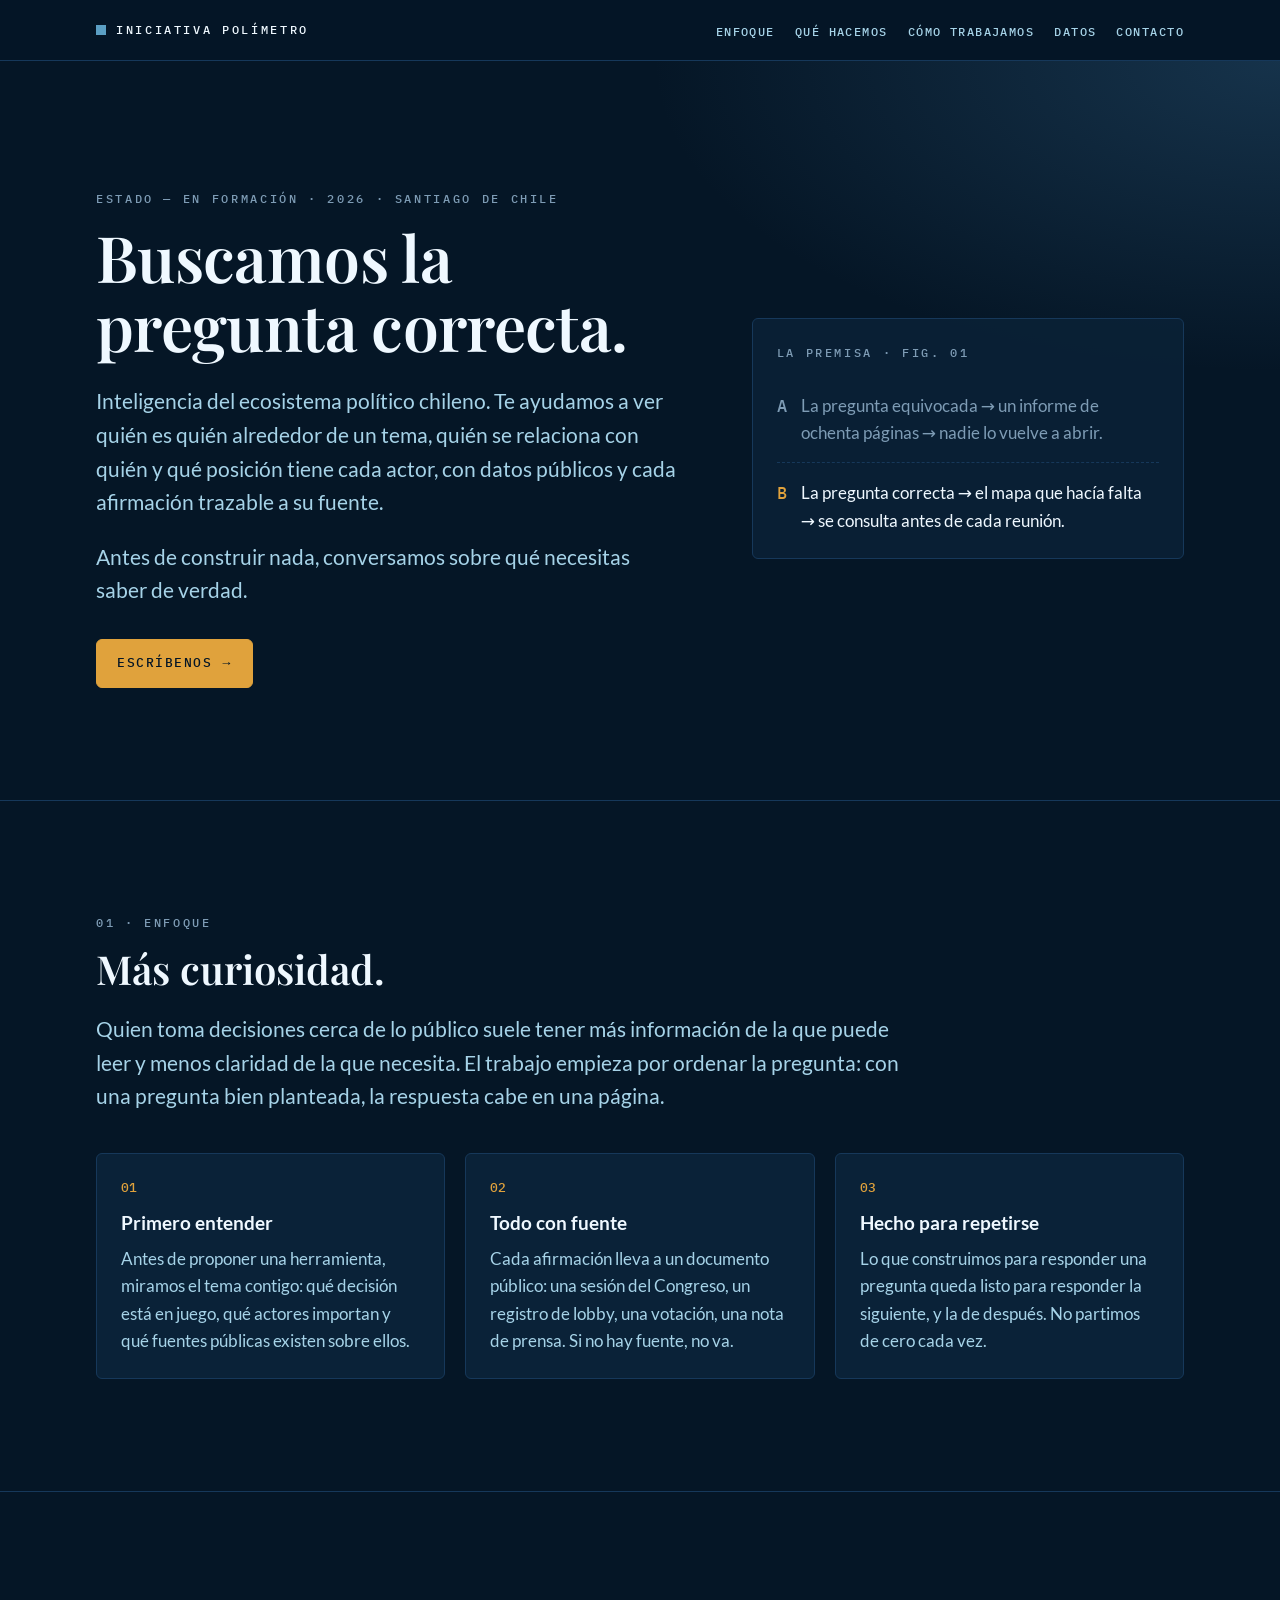
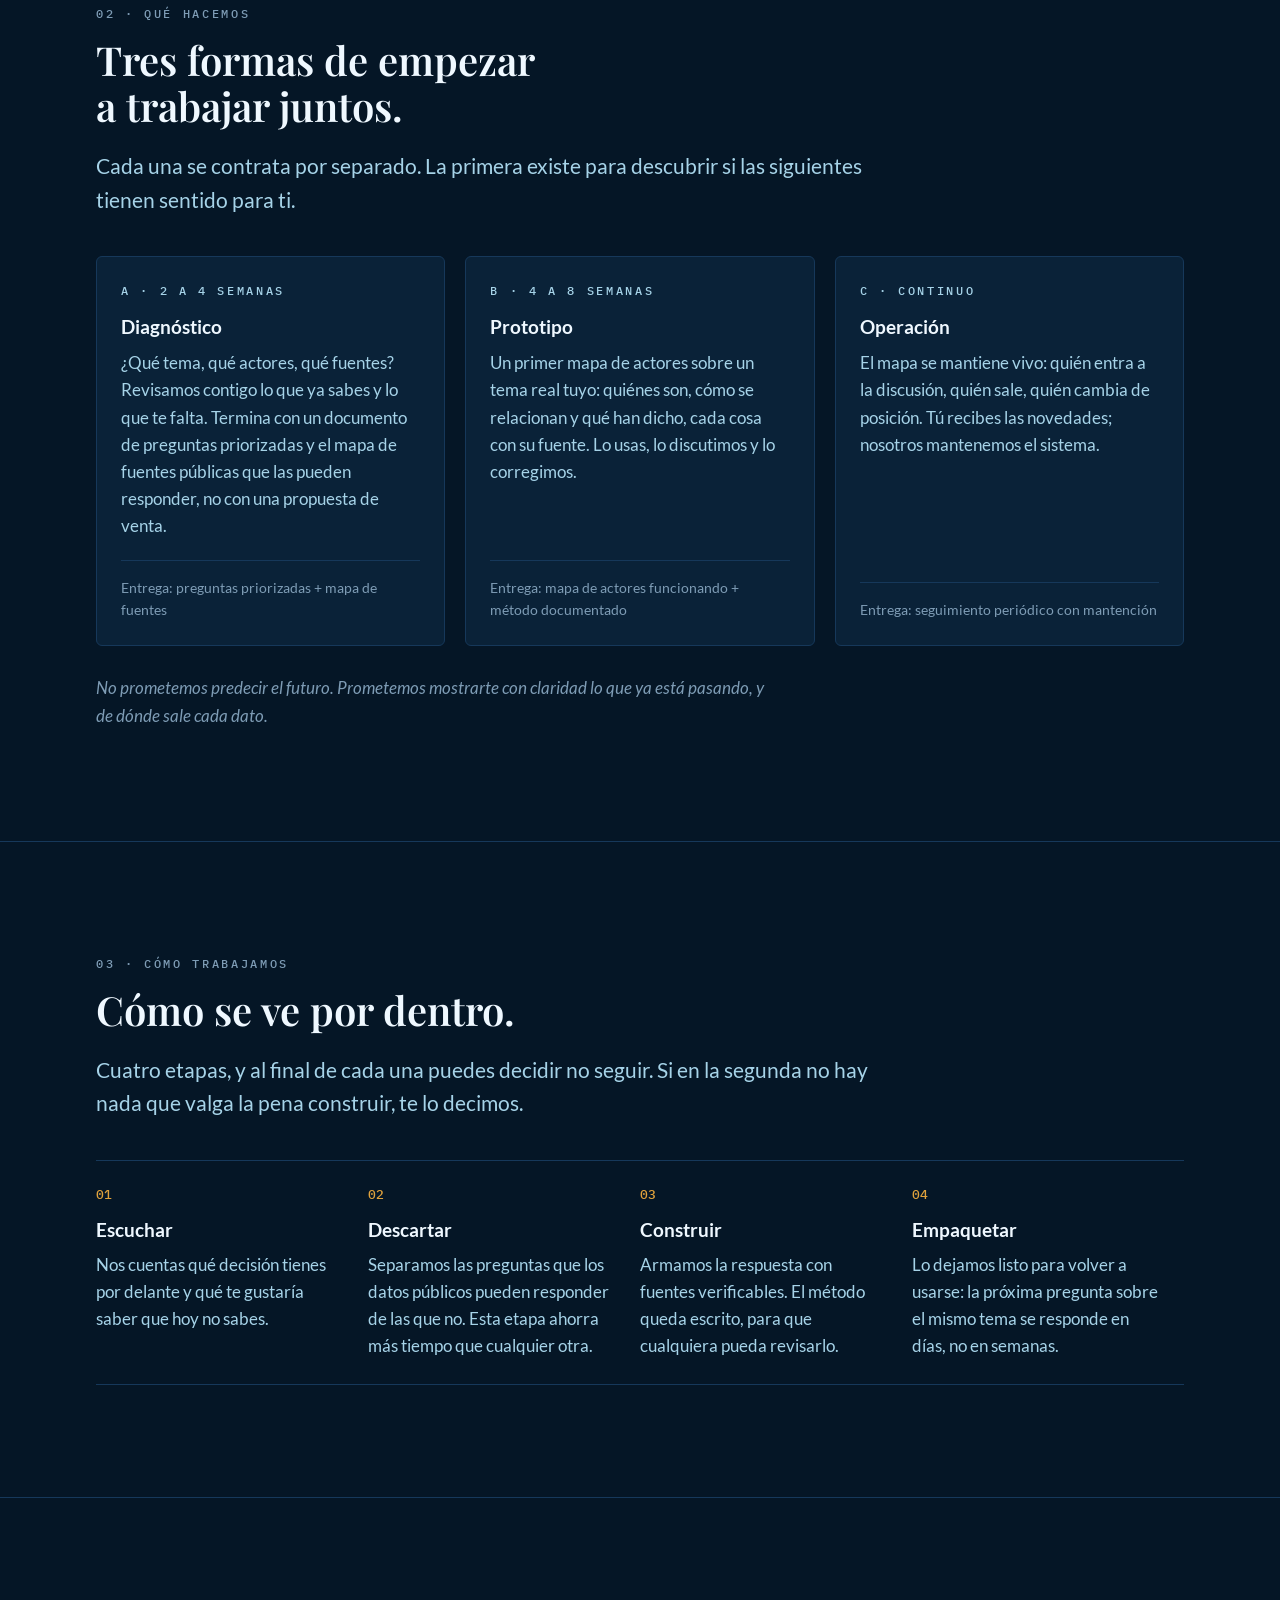
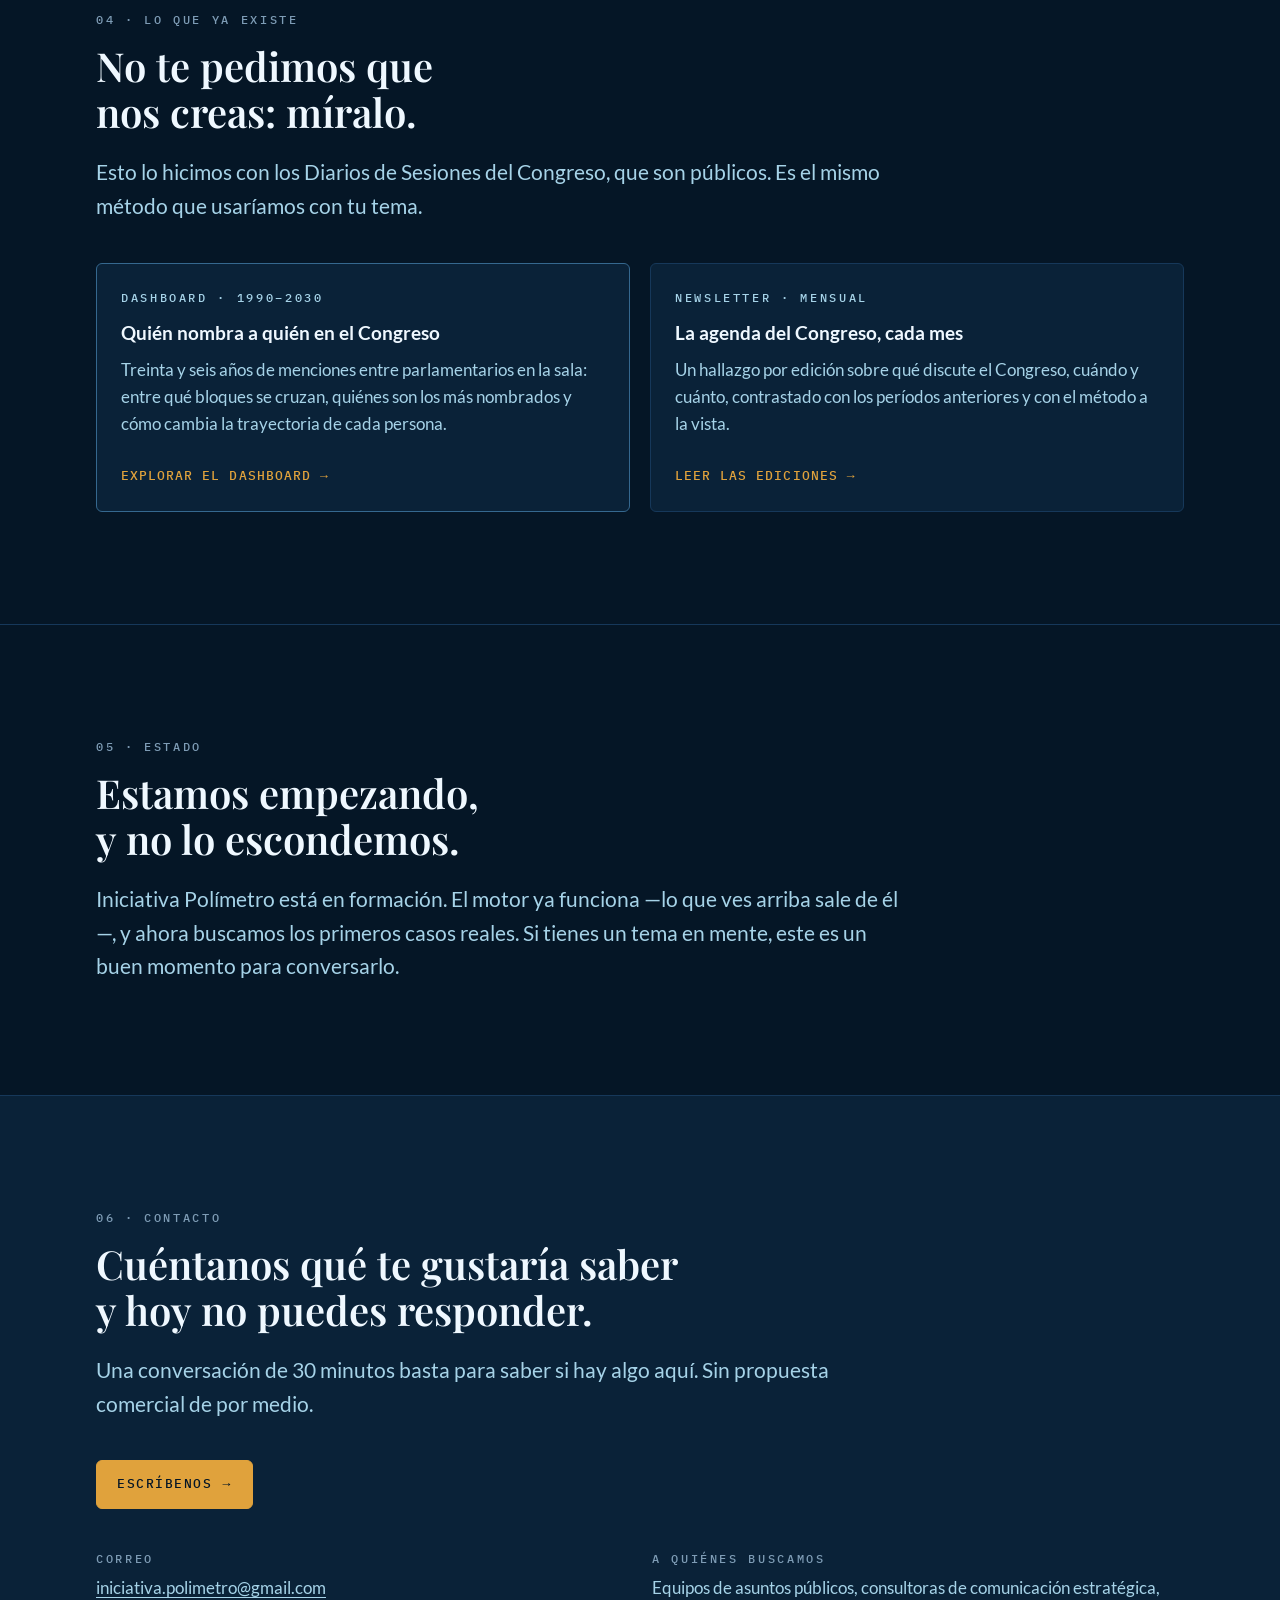
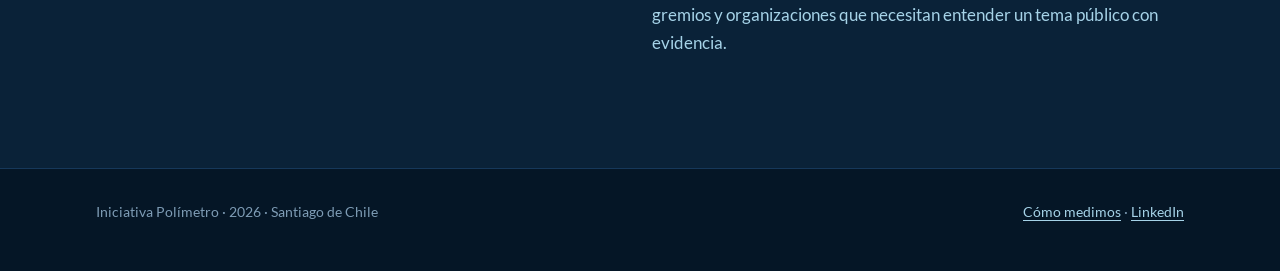
==== public/index.html @ 98913ced "Reescribe el sitio en la cianotipia y publica solo public/ con GitHub Actions Landing a mano, sin Ja" ====
<!doctype html>
<html lang="es">
<head>
<meta charset="utf-8">
<meta name="viewport" content="width=device-width, initial-scale=1">
<!-- Seguridad: GitHub Pages no permite cabeceras HTTP propias, así que van aquí. Solo se carga
     lo del propio sitio; esta página no ejecuta JavaScript. -->
<meta http-equiv="Content-Security-Policy" content="default-src 'none'; style-src 'self'; font-src 'self'; img-src 'self'; base-uri 'none'; form-action 'none'">
<meta name="referrer" content="strict-origin-when-cross-origin">
<title>Iniciativa Polímetro — Buscamos la pregunta correcta</title>
<meta name="description" content="Inteligencia del ecosistema político chileno: quién es quién, quién se relaciona con quién y qué posición tiene cada actor alrededor de un tema, con datos públicos y cada afirmación trazable a su fuente.">
<meta property="og:type" content="website">
<meta property="og:title" content="Iniciativa Polímetro — Buscamos la pregunta correcta">
<meta property="og:description" content="Inteligencia del ecosistema político chileno, con datos públicos y cada afirmación trazable a su fuente.">
<meta property="og:image" content="https://iniciativapolimetro.github.io/assets/img/og.jpg">
<meta property="og:image:width" content="1200">
<meta property="og:image:height" content="630">
<meta property="og:image:alt" content="Iniciativa Polímetro — Buscamos la pregunta correcta">
<meta property="og:url" content="https://iniciativapolimetro.github.io/">
<meta property="og:locale" content="es_CL">
<meta name="twitter:card" content="summary_large_image">
<meta name="color-scheme" content="dark">
<link rel="canonical" href="https://iniciativapolimetro.github.io/">
<link rel="icon" href="assets/brand/favicon.svg" type="image/svg+xml">
<link rel="preload" href="assets/brand/fonts/playfair-display-600.woff2" as="font" type="font/woff2" crossorigin>
<!-- Orden: tokens (generados desde congress-radar) -> base de la marca -> lo propio de esta página. -->
<link rel="stylesheet" href="assets/brand/tokens.css">
<link rel="stylesheet" href="assets/brand/base.css">
<link rel="stylesheet" href="assets/css/home.css">
</head>
<body>
<a class="saltar" href="#contenido">Saltar al contenido</a>

<header class="sitio-cabecera">
  <div class="contenedor">
    <a class="sello" href="./">Iniciativa Polímetro</a>
    <nav aria-label="Secciones del sitio">
      <ul class="sitio-nav">
        <li><a href="#enfoque">Enfoque</a></li>
        <li><a href="#trabajo">Qué hacemos</a></li>
        <li><a href="#proceso">Cómo trabajamos</a></li>
        <li><a href="menciones/">Datos</a></li>
        <li><a href="#contacto">Contacto</a></li>
      </ul>
    </nav>
  </div>
</header>

<main id="contenido">

  <!-- Héroe -->
  <section class="heroe">
    <div class="contenedor heroe-grilla">
      <div>
        <p class="rotulo-mono">Estado — en formación · 2026 · Santiago de Chile</p>
        <h1 class="titular">Buscamos la pregunta correcta.</h1>
        <p class="lead">Inteligencia del ecosistema político chileno. Te ayudamos a ver quién es quién alrededor de un tema, quién se relaciona con quién y qué posición tiene cada actor, con datos públicos y cada afirmación trazable a su fuente.</p>
        <p class="lead">Antes de construir nada, conversamos sobre qué necesitas saber de verdad.</p>
        <p class="acciones"><a class="boton" href="#contacto">Escríbenos <span aria-hidden="true">→</span></a></p>
      </div>
      <figure class="premisa">
        <figcaption class="rotulo-mono">La premisa · Fig. 01</figcaption>
        <div class="premisa-caso">
          <span class="premisa-letra">A</span>
          <p>La pregunta equivocada → un informe de ochenta páginas → nadie lo vuelve a abrir.</p>
        </div>
        <div class="premisa-caso premisa-buena">
          <span class="premisa-letra">B</span>
          <p>La pregunta correcta → el mapa que hacía falta → se consulta antes de cada reunión.</p>
        </div>
      </figure>
    </div>
  </section>

  <!-- Enfoque -->
  <section class="seccion" id="enfoque">
    <div class="contenedor">
      <p class="rotulo-mono">01 · Enfoque</p>
      <h2>Más curiosidad.</h2>
      <p class="lead">Quien toma decisiones cerca de lo público suele tener más información de la que puede leer y menos claridad de la que necesita. El trabajo empieza por ordenar la pregunta: con una pregunta bien planteada, la respuesta cabe en una página.</p>
      <div class="grilla puntos">
        <div class="tarjeta">
          <span class="numero">01</span>
          <h3>Primero entender</h3>
          <p>Antes de proponer una herramienta, miramos el tema contigo: qué decisión está en juego, qué actores importan y qué fuentes públicas existen sobre ellos.</p>
        </div>
        <div class="tarjeta">
          <span class="numero">02</span>
          <h3>Todo con fuente</h3>
          <p>Cada afirmación lleva a un documento público: una sesión del Congreso, un registro de lobby, una votación, una nota de prensa. Si no hay fuente, no va.</p>
        </div>
        <div class="tarjeta">
          <span class="numero">03</span>
          <h3>Hecho para repetirse</h3>
          <p>Lo que construimos para responder una pregunta queda listo para responder la siguiente, y la de después. No partimos de cero cada vez.</p>
        </div>
      </div>
    </div>
  </section>

  <!-- Qué hacemos -->
  <section class="seccion" id="trabajo">
    <div class="contenedor">
      <p class="rotulo-mono">02 · Qué hacemos</p>
      <h2>Tres formas de empezar a trabajar juntos.</h2>
      <p class="lead">Cada una se contrata por separado. La primera existe para descubrir si las siguientes tienen sentido para ti.</p>
      <div class="grilla ofertas">
        <article class="tarjeta">
          <p class="rotulo-mono">A · 2 a 4 semanas</p>
          <h3>Diagnóstico</h3>
          <p>¿Qué tema, qué actores, qué fuentes? Revisamos contigo lo que ya sabes y lo que te falta. Termina con un documento de preguntas priorizadas y el mapa de fuentes públicas que las pueden responder, no con una propuesta de venta.</p>
          <p class="entrega">Entrega: preguntas priorizadas + mapa de fuentes</p>
        </article>
        <article class="tarjeta">
          <p class="rotulo-mono">B · 4 a 8 semanas</p>
          <h3>Prototipo</h3>
          <p>Un primer mapa de actores sobre un tema real tuyo: quiénes son, cómo se relacionan y qué han dicho, cada cosa con su fuente. Lo usas, lo discutimos y lo corregimos.</p>
          <p class="entrega">Entrega: mapa de actores funcionando + método documentado</p>
        </article>
        <article class="tarjeta">
          <p class="rotulo-mono">C · Continuo</p>
          <h3>Operación</h3>
          <p>El mapa se mantiene vivo: quién entra a la discusión, quién sale, quién cambia de posición. Tú recibes las novedades; nosotros mantenemos el sistema.</p>
          <p class="entrega">Entrega: seguimiento periódico con mantención</p>
        </article>
      </div>
      <p class="aclaracion">No prometemos predecir el futuro. Prometemos mostrarte con claridad lo que ya está pasando, y de dónde sale cada dato.</p>
    </div>
  </section>

  <!-- Cómo trabajamos -->
  <section class="seccion" id="proceso">
    <div class="contenedor">
      <p class="rotulo-mono">03 · Cómo trabajamos</p>
      <h2>Cómo se ve por dentro.</h2>
      <p class="lead">Cuatro etapas, y al final de cada una puedes decidir no seguir. Si en la segunda no hay nada que valga la pena construir, te lo decimos.</p>
      <ol class="etapas">
        <li>
          <span class="numero">01</span>
          <h3>Escuchar</h3>
          <p>Nos cuentas qué decisión tienes por delante y qué te gustaría saber que hoy no sabes.</p>
        </li>
        <li>
          <span class="numero">02</span>
          <h3>Descartar</h3>
          <p>Separamos las preguntas que los datos públicos pueden responder de las que no. Esta etapa ahorra más tiempo que cualquier otra.</p>
        </li>
        <li>
          <span class="numero">03</span>
          <h3>Construir</h3>
          <p>Armamos la respuesta con fuentes verificables. El método queda escrito, para que cualquiera pueda revisarlo.</p>
        </li>
        <li>
          <span class="numero">04</span>
          <h3>Empaquetar</h3>
          <p>Lo dejamos listo para volver a usarse: la próxima pregunta sobre el mismo tema se responde en días, no en semanas.</p>
        </li>
      </ol>
    </div>
  </section>

  <!-- Lo que ya existe -->
  <section class="seccion" id="datos">
    <div class="contenedor">
      <p class="rotulo-mono">04 · Lo que ya existe</p>
      <h2>No te pedimos que nos creas: míralo.</h2>
      <p class="lead">Esto lo hicimos con los Diarios de Sesiones del Congreso, que son públicos. Es el mismo método que usaríamos con tu tema.</p>
      <div class="grilla evidencia">
        <a class="tarjeta tarjeta-destacada" href="menciones/">
          <p class="rotulo-mono">Dashboard · 1990–2030</p>
          <h3>Quién nombra a quién en el Congreso</h3>
          <p>Treinta y seis años de menciones entre parlamentarios en la sala: entre qué bloques se cruzan, quiénes son los más nombrados y cómo cambia la trayectoria de cada persona.</p>
          <span class="enlace-flecha">Explorar el dashboard <span aria-hidden="true">→</span></span>
        </a>
        <a class="tarjeta" href="https://polimetro.substack.com/">
          <p class="rotulo-mono">Newsletter · mensual</p>
          <h3>La agenda del Congreso, cada mes</h3>
          <p>Un hallazgo por edición sobre qué discute el Congreso, cuándo y cuánto, contrastado con los períodos anteriores y con el método a la vista.</p>
          <span class="enlace-flecha">Leer las ediciones <span aria-hidden="true">→</span></span>
        </a>
      </div>
    </div>
  </section>

  <!-- Estado -->
  <section class="seccion" id="estado">
    <div class="contenedor estado">
      <p class="rotulo-mono">05 · Estado</p>
      <h2>Estamos empezando, y no lo escondemos.</h2>
      <p class="lead">Iniciativa Polímetro está en formación. El motor ya funciona —lo que ves arriba sale de él—, y ahora buscamos los primeros casos reales. Si tienes un tema en mente, este es un buen momento para conversarlo.</p>
    </div>
  </section>

  <!-- Contacto -->
  <section class="seccion contacto" id="contacto">
    <div class="contenedor">
      <p class="rotulo-mono">06 · Contacto</p>
      <h2>Cuéntanos qué te gustaría saber y hoy no puedes responder.</h2>
      <p class="lead">Una conversación de 30 minutos basta para saber si hay algo aquí. Sin propuesta comercial de por medio.</p>
      <p class="acciones"><a class="boton" href="mailto:iniciativa.polimetro@gmail.com?subject=Conversemos">Escríbenos <span aria-hidden="true">→</span></a></p>
      <dl class="datos-contacto">
        <div><dt class="rotulo-mono">Correo</dt><dd><a href="mailto:iniciativa.polimetro@gmail.com">iniciativa.polimetro@gmail.com</a></dd></div>
        <div><dt class="rotulo-mono">A quiénes buscamos</dt><dd>Equipos de asuntos públicos, consultoras de comunicación estratégica, gremios y organizaciones que necesitan entender un tema público con evidencia.</dd></div>
      </dl>
    </div>
  </section>

</main>

<footer class="sitio-pie">
  <div class="contenedor">
    <p>Iniciativa Polímetro · 2026 · Santiago de Chile</p>
    <p><a href="https://polimetro.substack.com/p/como-medimos">Cómo medimos</a> · <a href="https://www.linkedin.com/company/iniciativa-polimetro/">LinkedIn</a></p>
  </div>
</footer>
</body>
</html>
---- public/assets/brand/tokens.css ----
/* GENERADO por `radar brand-css` desde congress-radar (lib/brand.py + lib/publish.py). NO EDITAR A MANO: se sobrescribe. */
:root {
  color-scheme: dark;
  --superficie: #051626;
  --superficie-alta: #0a2238;
  --tinta: #eff8ff;
  --tinta-secundaria: #a6d3e8;
  --tinta-tenue: #7e9cb5;
  --grilla: #16385a;
  --acento: #e0a23c;
  --otros: #5a7085;
  --sin-dato: #2f3d4a;
  --neutro-claro: #b0aca4;
  --neutro-oscuro: #7a7a75;
  --paleta-0: #eff8ff;
  --paleta-1: #a6d3e8;
  --paleta-2: #5b9fc4;
  --paleta-3: #35688f;
  --paleta-4: #e0a23c;
  --paleta-5: #c96a3a;
  --paleta-6: #7fbf6a;
  --paleta-7: #7f96a8;
  --rampa-0: #06192a;
  --rampa-1: #0f3252;
  --rampa-2: #1a4b74;
  --rampa-3: #2e6c9b;
  --rampa-4: #4a89b2;
  --rampa-5: #6aa5c3;
  --rampa-6: #87b9d2;
  --rampa-7: #9bc8db;
  --rampa-8: #b2d6e6;
  --rampa-9: #c7e1ee;
  --rampa-10: #dbeef5;
  --fuente-cuerpo: Lato, Segoe UI, system-ui, sans-serif;
  --fuente-titular: 'Playfair Display', Georgia, 'Times New Roman', serif;
  --fuente-sello: 'IBM Plex Mono', Consolas, 'Courier New', monospace;
  --sello-espaciado: 0.22em;
  --sello-texto: "INICIATIVA POLÍMETRO";
}
---- public/assets/brand/base.css ----
/*
 * Base de las páginas públicas de la marca (landing, dashboard): fuentes locales,
 * reset, tipografía, layout y componentes compartidos.
 *
 * Se copia tal cual con `radar brand-css`. No lleva un solo color escrito: todo sale de
 * las variables de `tokens.css` (generado desde lib/publish.py), que se carga ANTES.
 * Lo específico de una página (el grafo del dashboard, el héroe de la landing) vive en
 * el CSS propio de esa página.
 */

/* --- Fuentes, alojadas junto a la página (SIL OFL 1.1, licencias en fonts/) --------- */
/* Sin Google Fonts a propósito: la visita no llama a un tercero y la página funciona
   sin red. Solo el subconjunto latino, que cubre el español completo. */
@font-face { font-family: 'Lato'; font-style: normal; font-weight: 400; font-display: swap;
  src: url('fonts/lato-400.woff2') format('woff2'); }
@font-face { font-family: 'Lato'; font-style: italic; font-weight: 400; font-display: swap;
  src: url('fonts/lato-400-italic.woff2') format('woff2'); }
@font-face { font-family: 'Lato'; font-style: normal; font-weight: 700; font-display: swap;
  src: url('fonts/lato-700.woff2') format('woff2'); }
@font-face { font-family: 'Playfair Display'; font-style: normal; font-weight: 600;
  font-display: swap; src: url('fonts/playfair-display-600.woff2') format('woff2'); }
@font-face { font-family: 'IBM Plex Mono'; font-style: normal; font-weight: 500;
  font-display: swap; src: url('fonts/ibm-plex-mono-500.woff2') format('woff2'); }

/* --- Medidas del sistema (no son de marca: son de layout) --------------------------- */
:root {
  --radio: 6px;
  --ancho-contenido: 1120px;
  --ancho-lectura: 68ch;
  --gutter: 16px;
  --espacio-seccion: clamp(56px, 9vw, 112px);
}

/* --- Reset mínimo ------------------------------------------------------------------ */
*, *::before, *::after { box-sizing: border-box; }
html { -webkit-text-size-adjust: 100%; scroll-behavior: smooth; }
body {
  margin: 0;
  background: var(--superficie);
  color: var(--tinta);
  font: 17px/1.6 var(--fuente-cuerpo);
  text-rendering: optimizeLegibility;
}
img, svg { max-width: 100%; }
a { color: inherit; text-underline-offset: 0.2em; }
a:hover { color: var(--acento); }
:focus-visible { outline: 2px solid var(--acento); outline-offset: 3px; border-radius: 2px; }
::selection { background: var(--acento); color: var(--superficie); }

@media (prefers-reduced-motion: reduce) {
  html { scroll-behavior: auto; }
  *, *::before, *::after { transition: none !important; animation: none !important; }
}

/* Enlace para saltar la navegación con teclado: invisible hasta recibir foco. */
.saltar {
  position: absolute;
  left: var(--gutter);
  top: -100px;
  padding: 8px 12px;
  background: var(--acento);
  color: var(--superficie);
  border-radius: var(--radio);
  z-index: 10;
}
.saltar:focus { top: 8px; }

/* --- Layout ------------------------------------------------------------------------ */
.contenedor {
  width: 100%;
  max-width: var(--ancho-contenido);
  margin-inline: auto;
  padding-inline: var(--gutter);
}
.seccion { padding-block: var(--espacio-seccion); border-top: 1px solid var(--grilla); }
.seccion:first-of-type { border-top: 0; }

/* --- Tipografía -------------------------------------------------------------------- */
h1, h2, h3 { margin: 0; font-weight: 600; text-wrap: balance; }
.titular {
  font-family: var(--fuente-titular);
  font-size: clamp(34px, 6vw, 64px);
  line-height: 1.08;
  letter-spacing: -0.01em;
}
h2, .titulo-seccion {
  font-family: var(--fuente-titular);
  font-size: clamp(26px, 3.6vw, 40px);
  line-height: 1.15;
}
h3 { font-family: var(--fuente-cuerpo); font-size: 19px; font-weight: 700; line-height: 1.3; }
p { margin: 0 0 1em; }
.lead { font-size: clamp(18px, 2vw, 21px); color: var(--tinta-secundaria); max-width: var(--ancho-lectura); }
.tenue { color: var(--tinta-tenue); }

/* El sello: la marca en mayúsculas, espaciada, en la monoespaciada. Lo mismo que va
   arriba del titular de cada figura publicada. */
.sello, .rotulo-mono {
  font-family: var(--fuente-sello);
  font-weight: 500;
  font-size: 12px;
  letter-spacing: var(--sello-espaciado);
  text-transform: uppercase;
  color: var(--tinta-tenue);
}
.rotulo-mono { display: block; margin-bottom: 14px; }

/* --- Cabecera del sitio (idéntica en todas las páginas) ----------------------------- */
.sitio-cabecera {
  position: sticky;
  top: 0;
  z-index: 5;
  background: color-mix(in srgb, var(--superficie) 92%, transparent);
  backdrop-filter: blur(6px);
  border-bottom: 1px solid var(--grilla);
}
.sitio-cabecera .contenedor {
  display: flex;
  flex-wrap: wrap;
  align-items: center;
  justify-content: space-between;
  gap: 8px 24px;
  min-height: 60px;
  padding-block: 10px;
}
.sitio-cabecera .sello { color: var(--tinta); text-decoration: none; display: inline-flex; align-items: center; gap: 10px; }
.sitio-cabecera .sello::before {
  content: '';
  width: 10px;
  height: 10px;
  background: var(--paleta-2);
}
.sitio-nav { display: flex; flex-wrap: wrap; gap: 4px 20px; margin: 0; padding: 0; list-style: none; }
.sitio-nav a {
  font-family: var(--fuente-sello);
  font-size: 12px;
  letter-spacing: 0.12em;
  text-transform: uppercase;
  color: var(--tinta-secundaria);
  text-decoration: none;
}
.sitio-nav a:hover, .sitio-nav a[aria-current="page"] { color: var(--acento); }
/* En pantalla angosta la navegación ocupa varias líneas: fija arriba se comería la
   pantalla, así que ahí se desplaza con la página. */
@media (max-width: 640px) {
  .sitio-cabecera { position: static; }
}

/* --- Botones ----------------------------------------------------------------------- */
.boton {
  display: inline-flex;
  align-items: center;
  gap: 10px;
  padding: 13px 20px;
  font-family: var(--fuente-sello);
  font-size: 13px;
  font-weight: 500;
  letter-spacing: 0.12em;
  text-transform: uppercase;
  text-decoration: none;
  color: var(--superficie);
  background: var(--acento);
  border: 1px solid var(--acento);
  border-radius: var(--radio);
  cursor: pointer;
}
.boton:hover { color: var(--superficie); filter: brightness(1.08); }
.boton-fantasma { color: var(--tinta); background: transparent; border-color: var(--grilla); }
.boton-fantasma:hover { color: var(--acento); border-color: var(--acento); filter: none; }

/* --- Tarjetas y grillas ------------------------------------------------------------- */
.grilla { display: grid; gap: 20px; grid-template-columns: repeat(auto-fit, minmax(min(100%, 290px), 1fr)); }
.tarjeta {
  display: flex;
  flex-direction: column;
  padding: 24px;
  background: var(--superficie-alta);
  border: 1px solid var(--grilla);
  border-radius: var(--radio);
}
.tarjeta p:last-child { margin-bottom: 0; }
.tarjeta p { color: var(--tinta-secundaria); }
a.tarjeta { text-decoration: none; transition: border-color 0.15s; }
a.tarjeta:hover { border-color: var(--acento); color: inherit; }

/* --- Pie del sitio ------------------------------------------------------------------ */
.sitio-pie { border-top: 1px solid var(--grilla); padding-block: 32px 48px; }
.sitio-pie .contenedor { display: flex; flex-wrap: wrap; gap: 12px 32px; justify-content: space-between; }
.sitio-pie p { margin: 0; font-size: 14px; color: var(--tinta-tenue); }
.sitio-pie a { color: var(--tinta-secundaria); }
---- public/assets/css/home.css ----
/*
 * Landing: SOLO lo propio de esta página (héroe, premisa, etapas, contacto).
 *
 * Colores, tipografías, cabecera, pie, botones y tarjetas vienen de
 * assets/brand/tokens.css (generado desde congress-radar con `radar brand-css`) y
 * assets/brand/base.css. Aquí no se escribe un solo color: si hace falta uno nuevo, se
 * agrega a la marca.
 */

/* --- Héroe ------------------------------------------------------------------------- */
.heroe {
  padding-block: clamp(56px, 10vw, 128px) var(--espacio-seccion);
  /* La cianotipia del kit de marca: de la superficie al azul medio, muy sutil. */
  background:
    radial-gradient(ellipse 70% 60% at 100% 0%,
      color-mix(in srgb, var(--paleta-3) 35%, transparent), transparent 70%),
    var(--superficie);
}
.heroe-grilla {
  display: grid;
  grid-template-columns: minmax(0, 1.35fr) minmax(0, 1fr);
  gap: clamp(32px, 6vw, 72px);
  align-items: center;
}
.heroe .titular { margin-bottom: 24px; }
.acciones { margin: 32px 0 0; display: flex; flex-wrap: wrap; gap: 12px; }

.premisa {
  margin: 0;
  padding: 24px;
  border: 1px solid var(--grilla);
  border-radius: var(--radio);
  background: color-mix(in srgb, var(--superficie-alta) 80%, transparent);
}
.premisa-caso { display: flex; gap: 14px; align-items: baseline; padding-top: 16px; }
.premisa-caso + .premisa-caso { border-top: 1px dashed var(--grilla); margin-top: 16px; }
.premisa-caso p { margin: 0; color: var(--tinta-tenue); }
.premisa-buena p { color: var(--tinta); }
.premisa-letra { font-family: var(--fuente-sello); color: var(--tinta-tenue); }
.premisa-buena .premisa-letra { color: var(--acento); }

/* --- Secciones --------------------------------------------------------------------- */
.seccion h2 { margin-bottom: 20px; max-width: 24ch; }
.seccion .lead { margin-bottom: 40px; }
.numero {
  display: block;
  margin-bottom: 12px;
  font-family: var(--fuente-sello);
  font-size: 13px;
  color: var(--acento);
}
.tarjeta h3 { margin-bottom: 10px; }
.entrega {
  margin-top: auto !important;
  padding-top: 16px;
  font-size: 14px;
  color: var(--tinta-tenue) !important;
  border-top: 1px solid var(--grilla);
}
.ofertas .tarjeta p:not(.entrega):not(.rotulo-mono) { flex: 0 0 auto; margin-bottom: 20px; }
.aclaracion { margin: 28px 0 0; color: var(--tinta-tenue); font-style: italic; max-width: var(--ancho-lectura); }

.etapas {
  display: grid;
  grid-template-columns: repeat(auto-fit, minmax(min(100%, 230px), 1fr));
  gap: 0;
  margin: 0;
  padding: 0;
  list-style: none;
  border-top: 1px solid var(--grilla);
}
.etapas li { padding: 24px 24px 8px 0; border-bottom: 1px solid var(--grilla); }
.etapas h3 { margin-bottom: 8px; }
.etapas p { color: var(--tinta-secundaria); }

.tarjeta-destacada { border-color: var(--paleta-3); }
.enlace-flecha {
  margin-top: auto;
  padding-top: 12px;
  font-family: var(--fuente-sello);
  font-size: 13px;
  letter-spacing: 0.08em;
  text-transform: uppercase;
  color: var(--acento);
}

.estado .lead { margin-bottom: 0; }

/* --- Contacto ---------------------------------------------------------------------- */
.contacto { background: var(--superficie-alta); }
.contacto .acciones { margin: 0 0 40px; }
.datos-contacto { display: grid; gap: 24px; grid-template-columns: repeat(auto-fit, minmax(min(100%, 280px), 1fr)); margin: 0; }
.datos-contacto dd { margin: 0; color: var(--tinta-secundaria); }
.datos-contacto dt { margin-bottom: 6px; }

@media (max-width: 860px) {
  .heroe-grilla { grid-template-columns: minmax(0, 1fr); }
  .sitio-nav { gap: 4px 14px; }
}
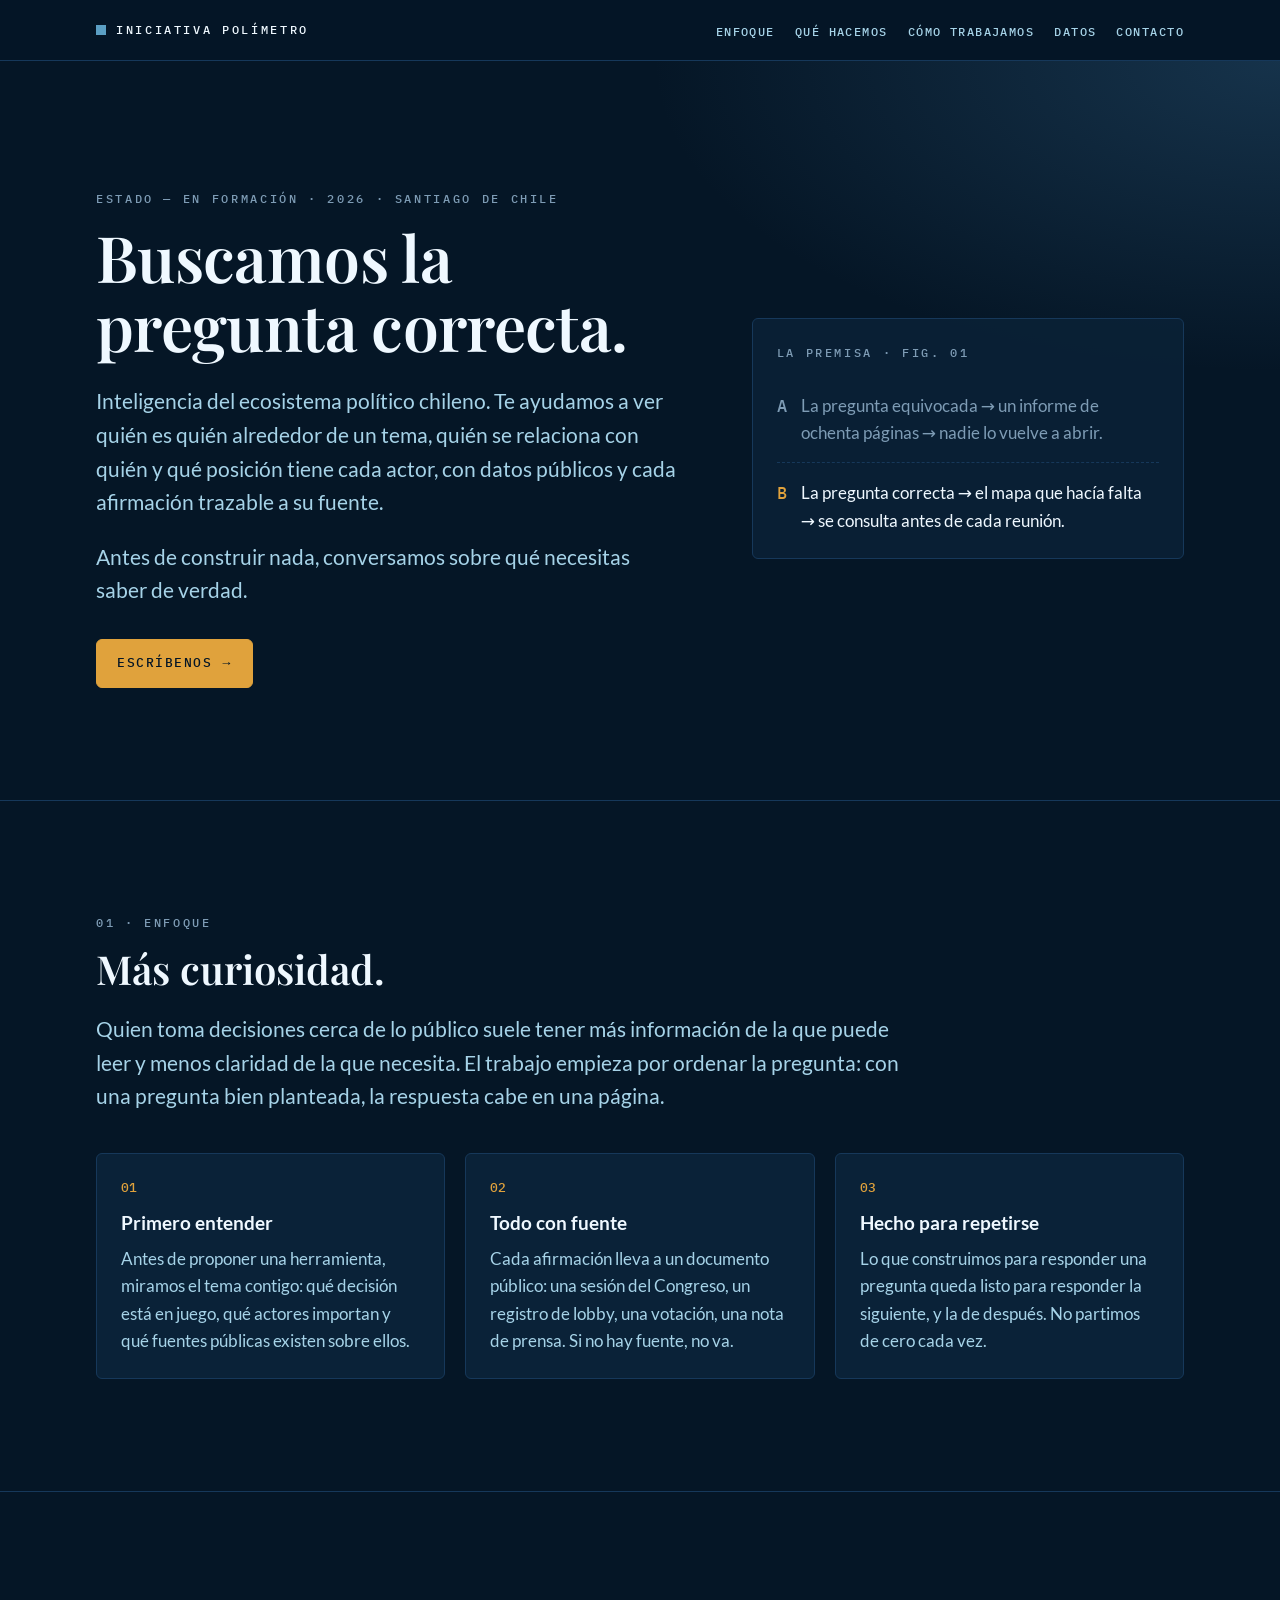
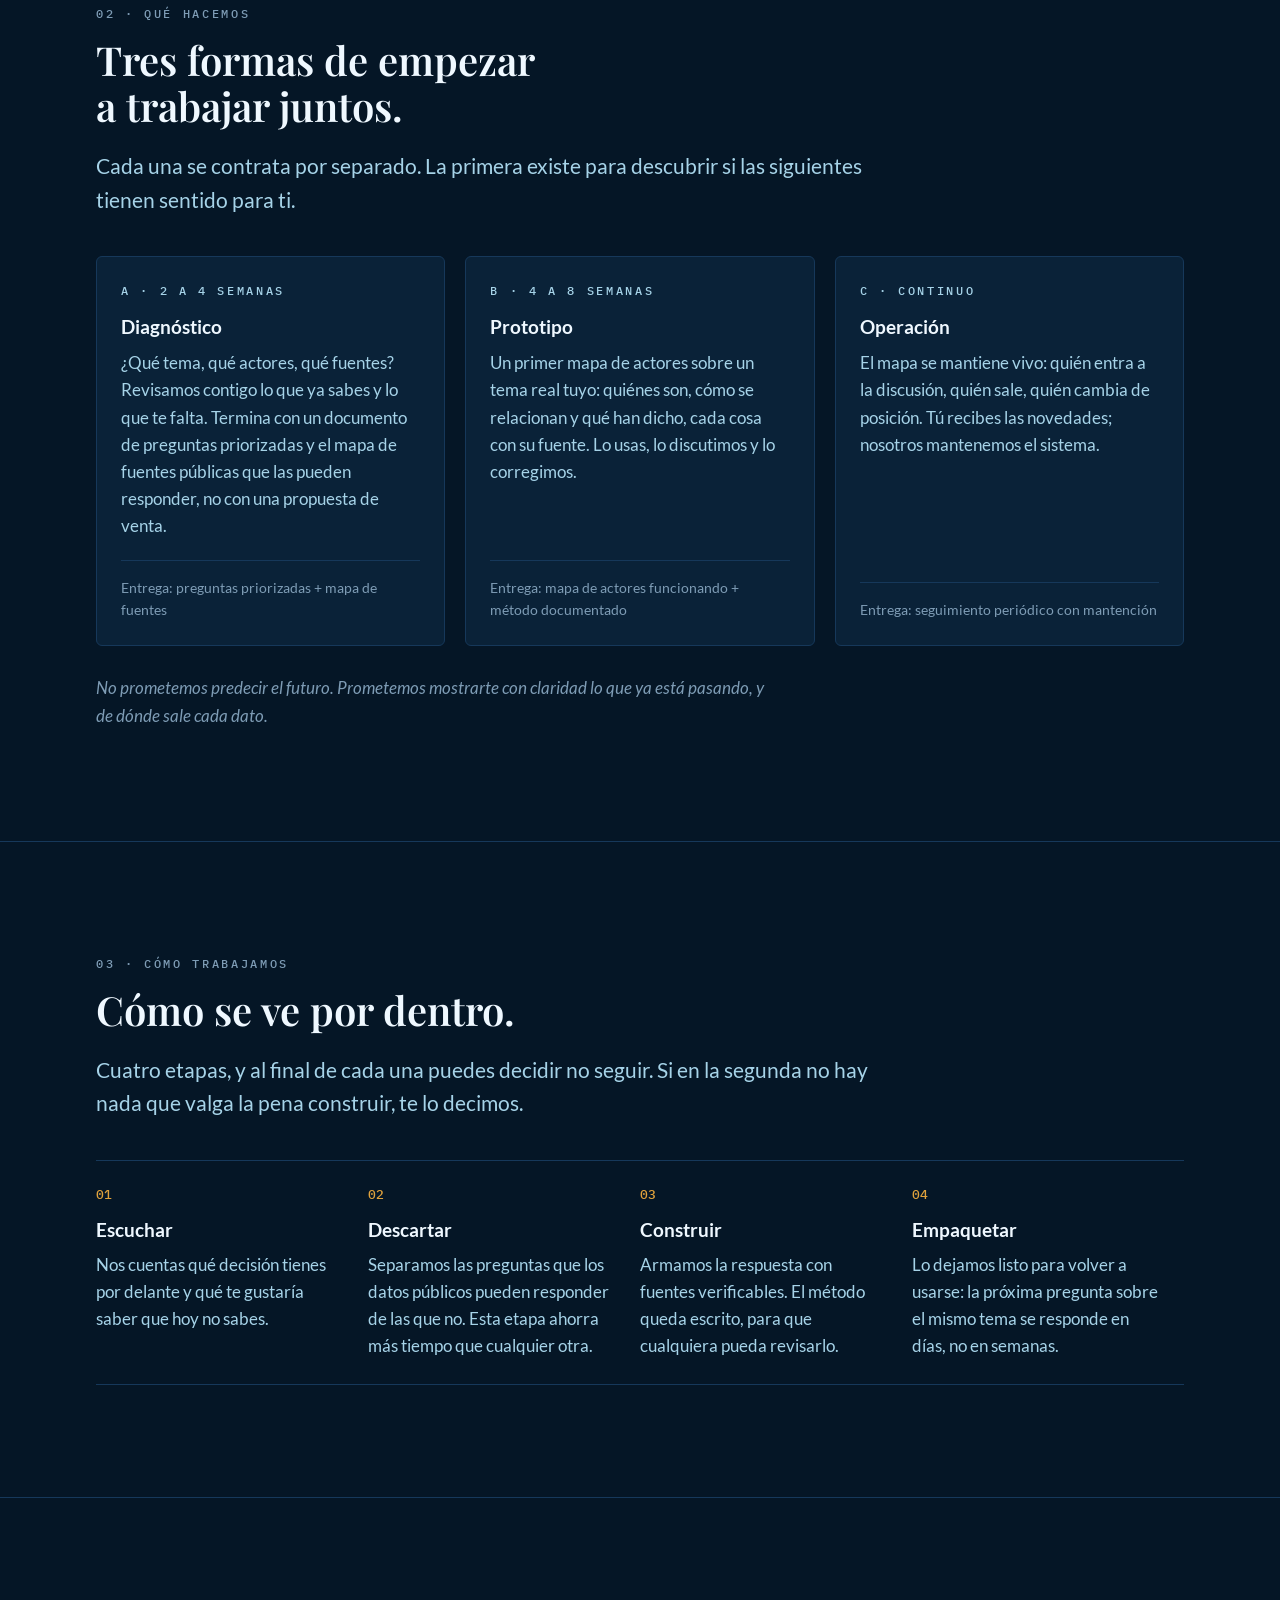
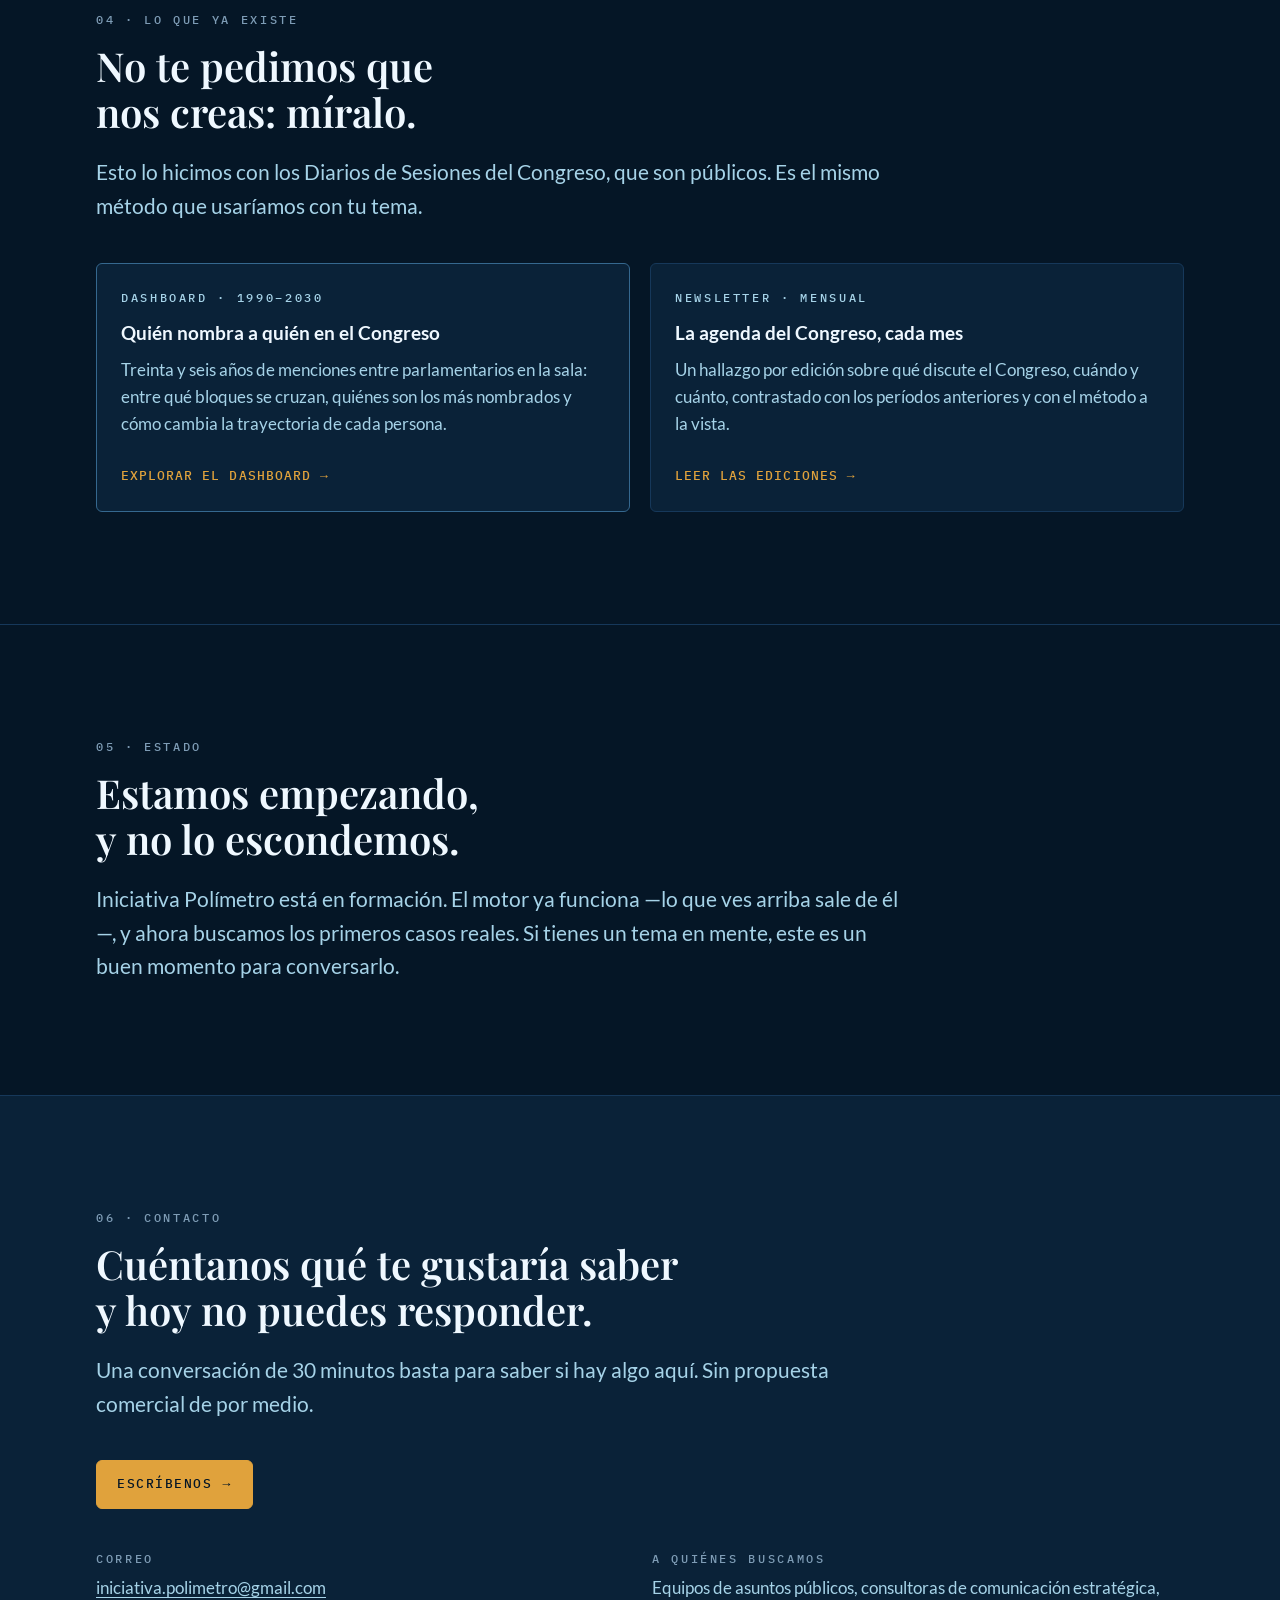
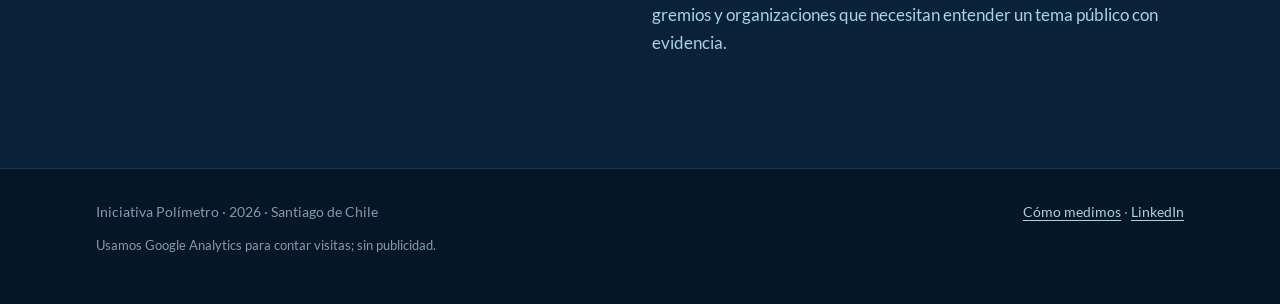
==== commit e1042ca4: "Mide las visitas con Google Analytics 4 sin scripts en línea Co-Authored-By: Claude Opus 5.5 <norepl" ====
--- a/public/index.html
+++ b/public/index.html
@@ -4,8 +4,8 @@
 <meta charset="utf-8">
 <meta name="viewport" content="width=device-width, initial-scale=1">
 <!-- Seguridad: GitHub Pages no permite cabeceras HTTP propias, así que van aquí. Solo se carga
-     lo del propio sitio; esta página no ejecuta JavaScript. -->
-<meta http-equiv="Content-Security-Policy" content="default-src 'none'; style-src 'self'; font-src 'self'; img-src 'self'; base-uri 'none'; form-action 'none'">
+     lo del propio sitio más Google Analytics (sus dominios, nada más); ningún script en línea. -->
+<meta http-equiv="Content-Security-Policy" content="default-src 'none'; script-src 'self' https://*.googletagmanager.com; style-src 'self'; font-src 'self'; img-src 'self' https://*.google-analytics.com https://*.googletagmanager.com; connect-src https://*.google-analytics.com https://*.analytics.google.com https://*.googletagmanager.com; base-uri 'none'; form-action 'none'">
 <meta name="referrer" content="strict-origin-when-cross-origin">
 <title>Iniciativa Polímetro — Buscamos la pregunta correcta</title>
 <meta name="description" content="Inteligencia del ecosistema político chileno: quién es quién, quién se relaciona con quién y qué posición tiene cada actor alrededor de un tema, con datos públicos y cada afirmación trazable a su fuente.">
@@ -27,6 +27,7 @@
 <link rel="stylesheet" href="assets/brand/tokens.css">
 <link rel="stylesheet" href="assets/brand/base.css">
 <link rel="stylesheet" href="assets/css/home.css">
+<script src="assets/js/analytics.js" async></script>
 </head>
 <body>
 <a class="saltar" href="#contenido">Saltar al contenido</a>
@@ -211,6 +212,7 @@
   <div class="contenedor">
     <p>Iniciativa Polímetro · 2026 · Santiago de Chile</p>
     <p><a href="https://polimetro.substack.com/p/como-medimos">Cómo medimos</a> · <a href="https://www.linkedin.com/company/iniciativa-polimetro/">LinkedIn</a></p>
+    <p class="aviso-privacidad">Usamos Google Analytics para contar visitas; sin publicidad.</p>
   </div>
 </footer>
 </body>
--- a/public/assets/brand/base.css
+++ b/public/assets/brand/base.css
@@ -188,3 +188,4 @@
 .sitio-pie .contenedor { display: flex; flex-wrap: wrap; gap: 12px 32px; justify-content: space-between; }
 .sitio-pie p { margin: 0; font-size: 14px; color: var(--tinta-tenue); }
 .sitio-pie a { color: var(--tinta-secundaria); }
+.sitio-pie .aviso-privacidad { flex-basis: 100%; font-size: 13px; }
